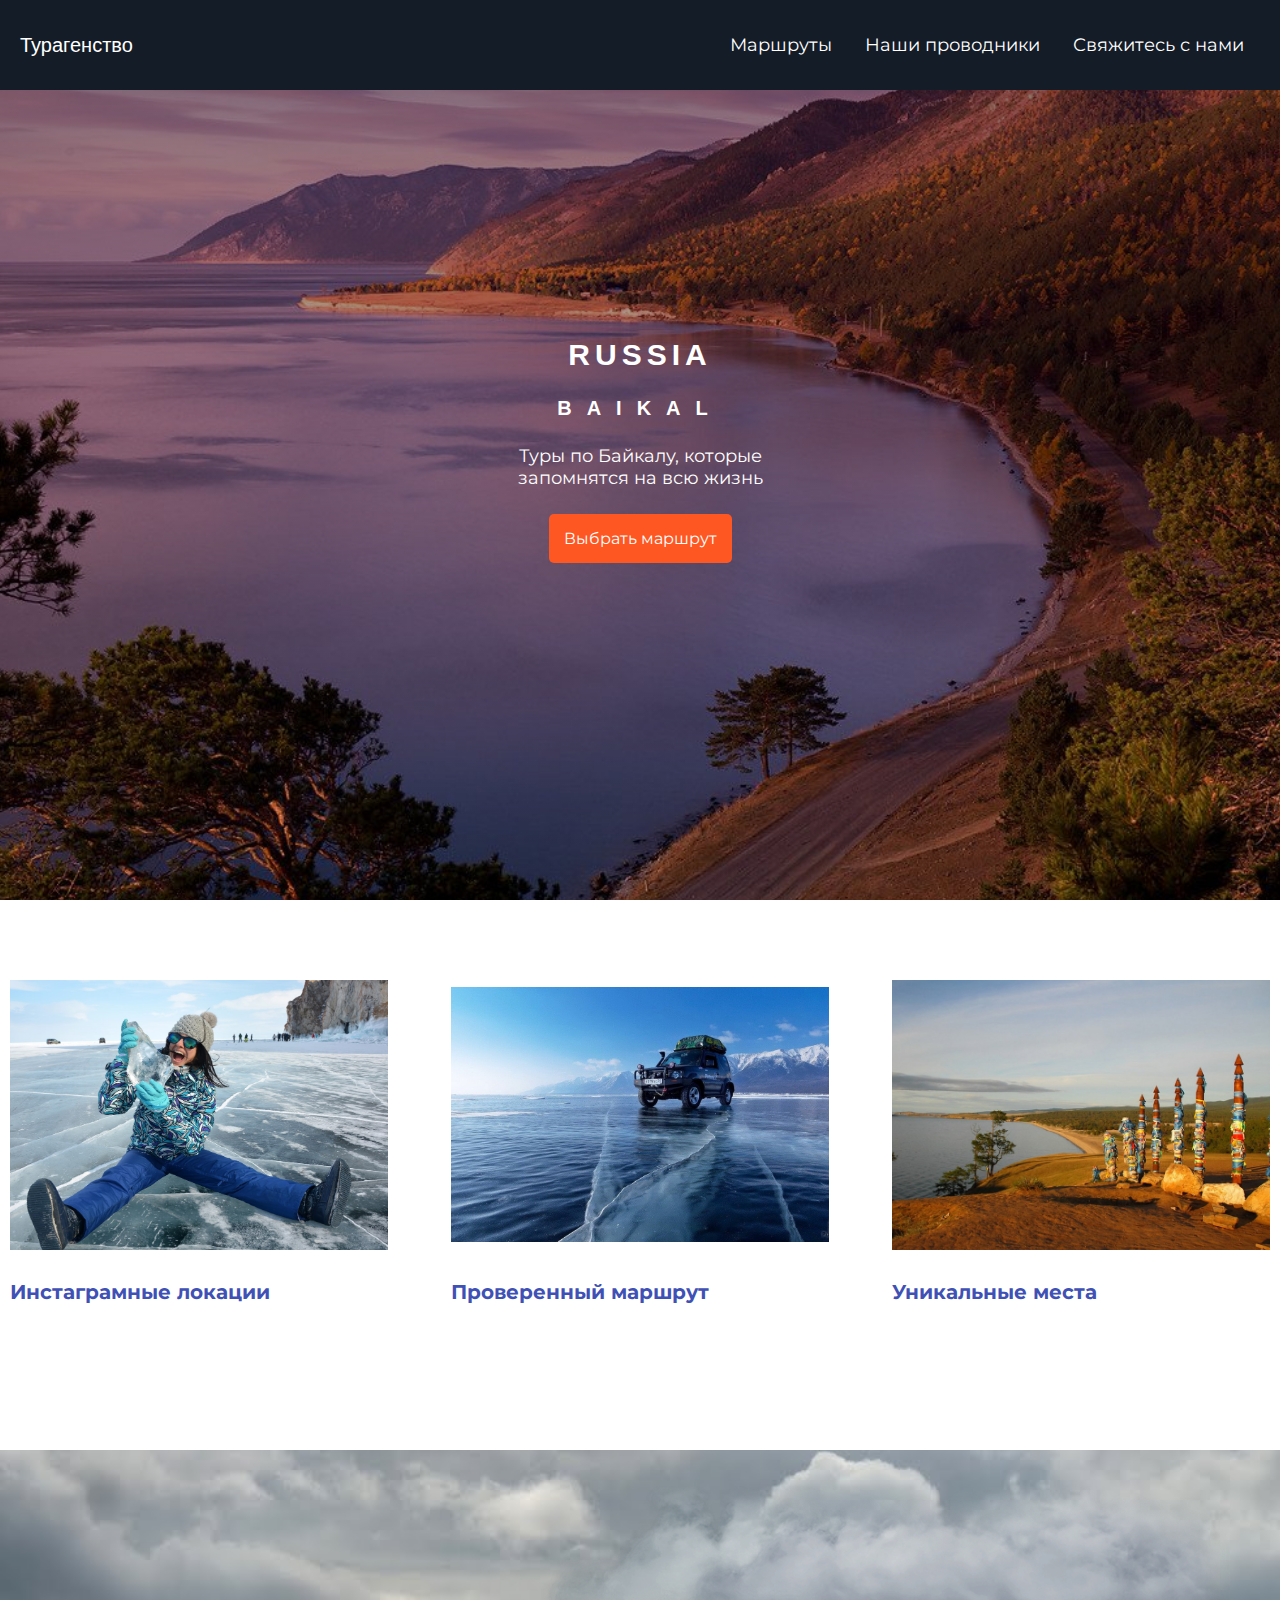
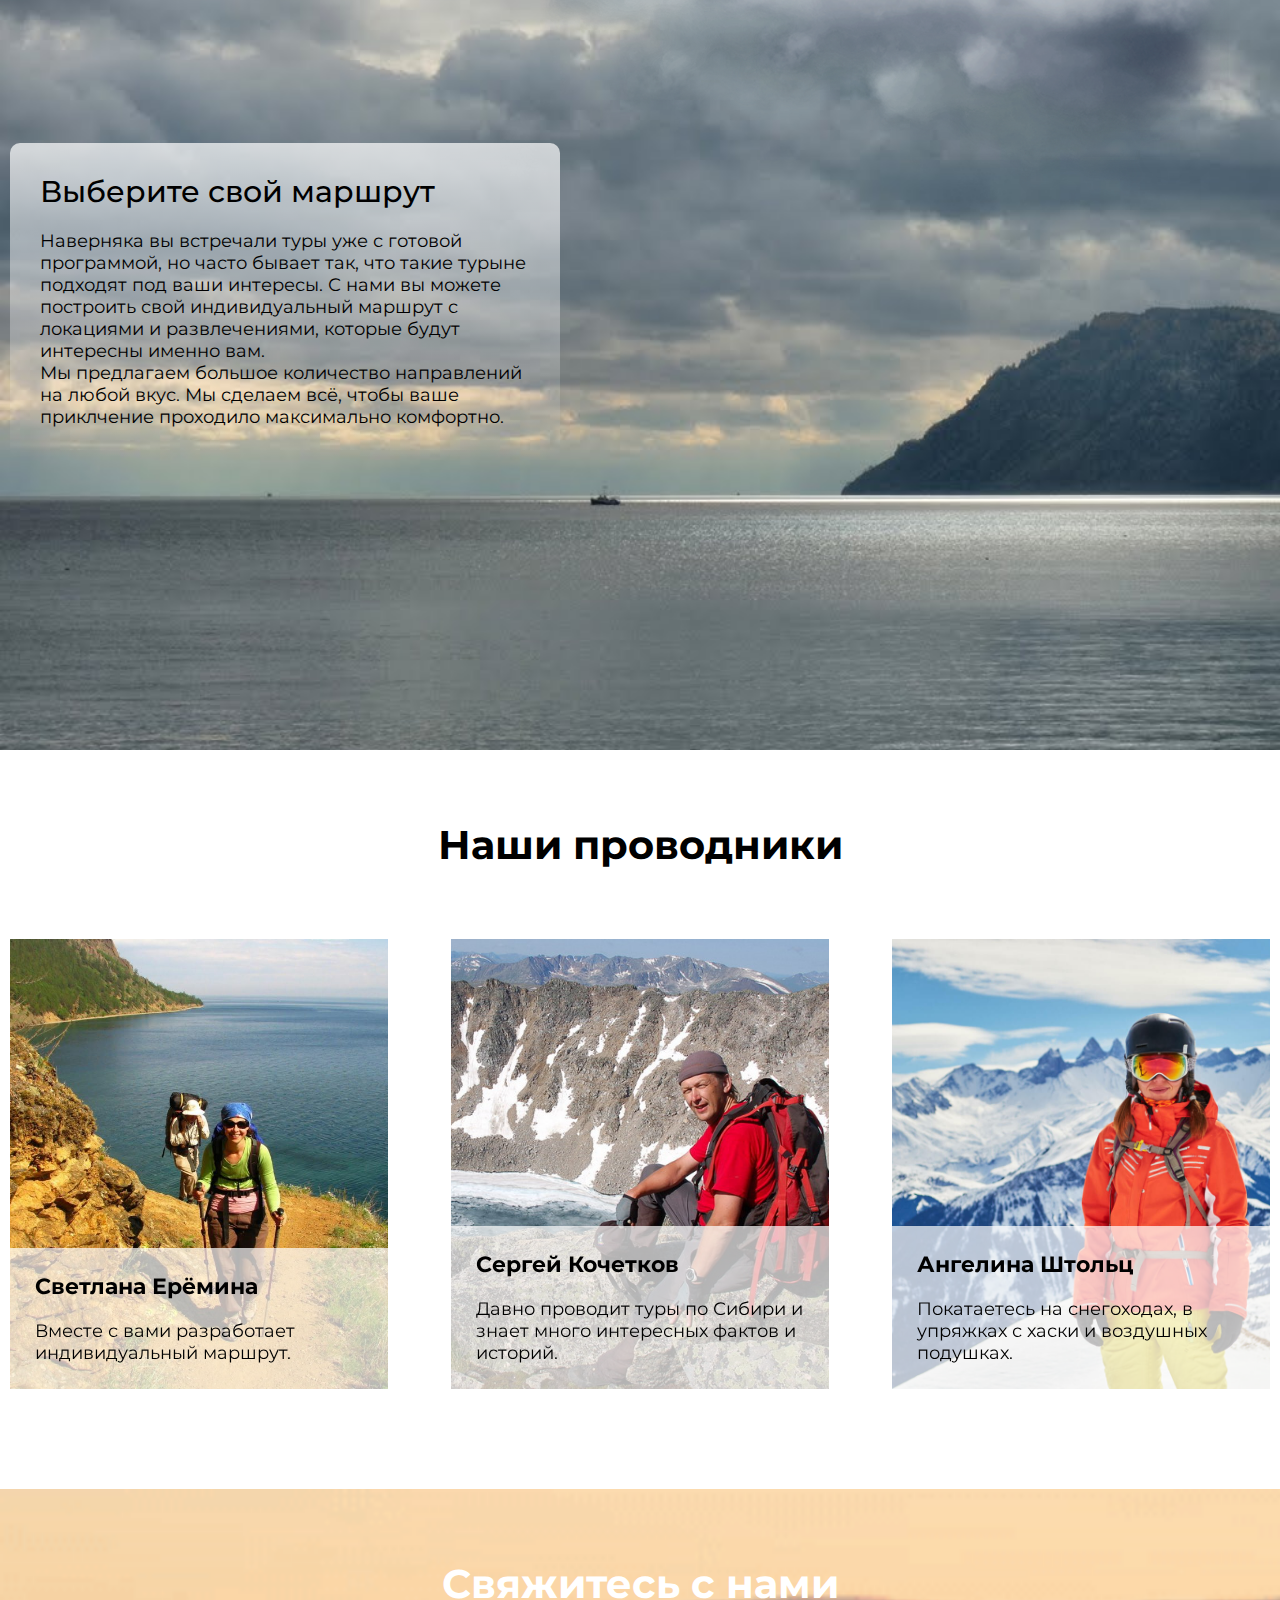
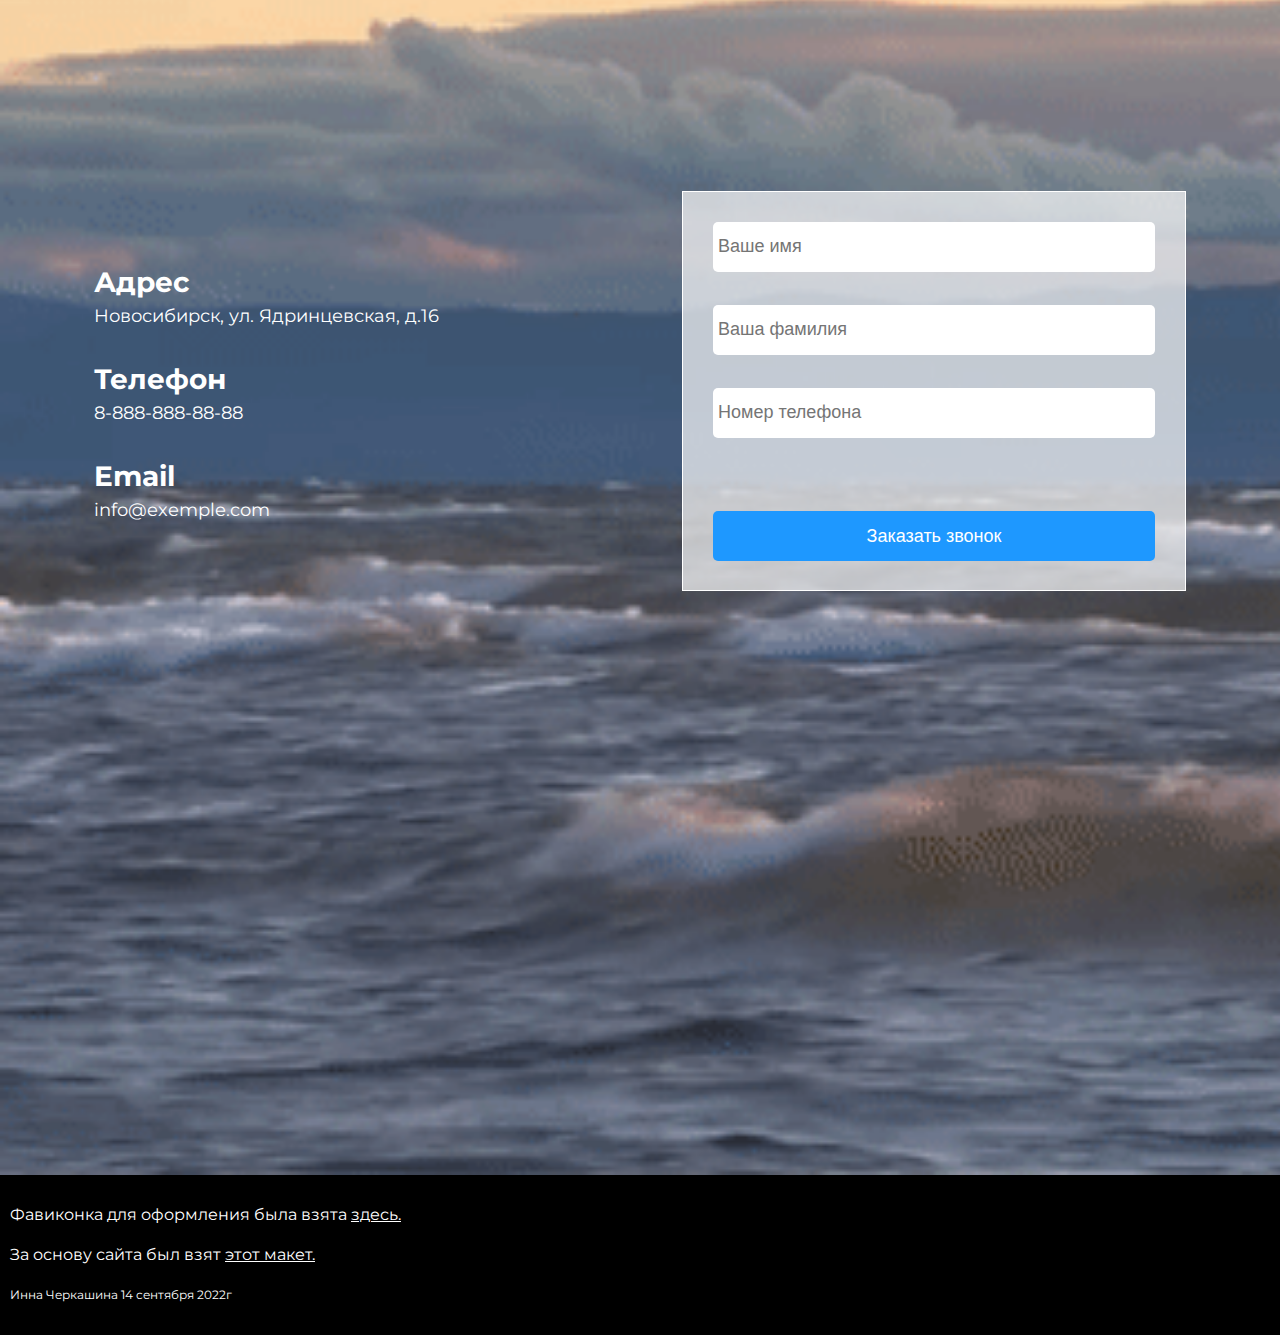
==== index.html @ 472aa714 "init: new project" ====
<!DOCTYPE html>
<html lang="en">

<head>
    <meta charset="UTF-8">
    <meta http-equiv="X-UA-Compatible" content="IE=edge">
    <meta name="viewport" content="width=device-width, initial-scale=1.0">
    <meta name="description" content="Trip to Baikal">
    <meta name="robots" content="index, follow">
    <link rel="preconnect" href="https://fonts.googleapis.com">
    <link rel="preconnect" href="https://fonts.gstatic.com" crossorigin>
    <link
        href="https://fonts.googleapis.com/css2?family=Roboto:wght@300;400;500;700;900&family=Syncopate:wght@400;700&display=swap"
        rel="stylesheet">
    <link
        href="https://fonts.googleapis.com/css2?family=Montserrat:wght@100;200;300;400;500;600;700;800;900&display=swap"
        rel="stylesheet">
    <link rel="shortcut icon" href="icons/airplane.png" type="image/x-icon">
    <link rel="stylesheet" href="./css/style.css">
    <title>Travel agency | Baikal</title>
</head>

<body>
    <header class="main-head">
        <nav>
            <div id="logo">
                <!-- <img class="logo-img" src="./img/plane.png" alt="plane"> -->
                <h4 class="logo-title">Турагенство </h4>
            </div>

            <ul class="main-head__list">
                <li>
                    <a href="#location">Маршруты</a>
                </li>
                <li>
                    <a href="#guides">Наши проводники</a>
                </li>
                <li>
                    <a href="#contacts">Свяжитесь с нами</a>
                </li>
            </ul>

            <div class="main-burger">
            </div>
        </nav>
        <ul class="main-burger__list disactive">
            <div class="burger-close">&#10006;</div>
            <li>
                <a href="#location">Маршруты</a>
            </li>
            <li>
                <a href="#guides">Наши проводники</a>
            </li>
            <li>
                <a href="#contacts">Свяжитесь с нами</a>
            </li>
        </ul>
    </header>

    <section class="hero">
        <h2>RUSSIA</h2>
        <h1>
            BAIKAL
        </h1>
        <p>Туры по Байкалу, которые <br /> запомнятся на всю жизнь</p>
        <a href="#location"> Выбрать маршрут</a>
    </section>

    <section id="location" class="special">
        <div class="center">
            <div class="special__boxes">
                <div class="special__box">
                    <div class="img-location img-instagramm">
                        <div class="text-location">
                            У вас получится удивить своих подписчиков фотографиями из путешествия
                        </div>
                    </div>
                    <h4 class="special__title">Инстаграмные локации</h4>

                </div>
                <div class="special__box">
                    <div class="img-location img-route">
                        <div class="text-location">
                            С нашей командой вы на 100% прочувствуете атмосферу Сибири, мы тестируем каждый маршрут и
                            выбираем
                            лучшие места.
                        </div>
                    </div>
                    <h4 class="special__title">Проверенный маршрут</h4>

                </div>
                <div class="special__box">
                    <div class="img-location img-place">
                        <div class="text-location">
                            На маршруте мы покажем вам места, которые не видели большинство туристов.
                        </div>
                    </div>
                    <h4 class="special__title">Уникальные места</h4>

                </div>
            </div>
        </div>
    </section>

    <section class="description">
        <img class="clowd clowd-1" src="./img/clowd-1.png" alt="">
        <img class="clowd clowd-2" src="./img/clowd-2.png" alt="">
        <div class="center">
            <div class="description__flexbox">
                <div class="description__box">
                    <h2>Выберите свой маршрут</h2>
                    <p>
                        Наверняка вы встречали туры уже с готовой программой,
                        но часто бывает так, что такие турыне подходят под ваши интересы.
                        С нами вы можете построить свой индивидуальный маршрут с локациями
                        и развлечениями, которые будут интересны именно вам.
                    </p>
                    <p>
                        Мы предлагаем большое количество направлений
                        на любой вкус. Мы сделаем всё, чтобы ваше приклчение проходило
                        максимально комфортно.
                    </p>
                </div>
            </div>
        </div>
    </section>

    <section id="guides" class="tour-guides">
        <div class="center">
            <div class="tour-guides__box">
                <div class="tour-guides__header">
                    <h1>Наши проводники</h1>
                </div>
                <div class="tour-guide-wrapper">
                    <div class="tour-guide__cards">
                        <div class="card-img-wrapper" data-tilt>
                            <div class="wrapper-info">
                                <h2 class="title-guide">
                                    Светлана Ерёмина
                                </h2>
                                <p class="text-guide">
                                    Вместе с вами разработает индивидуальный маршрут.
                                </p>
                            </div>

                        </div>
                        <div class="card-img-wrapper" data-tilt>
                            <div class="wrapper-info">
                                <h2 class="title-guide">
                                    Сергей Кочетков
                                </h2>
                                <p class="text-guide">
                                    Давно проводит туры по Сибири и знает много интересных фактов и историй.
                                </p>
                            </div>
                        </div>
                        <div class="card-img-wrapper" data-tilt>
                            <div class="wrapper-info">
                                <h2 class="title-guide">
                                    Ангелина Штольц
                                </h2>
                                <p class="text-guide">
                                    Покатаетесь на снегоходах, в упряжках с хаски и воздушных подушках.
                                </p>
                            </div>
                        </div>

                    </div>
                </div>
            </div>
        </div>
    </section>

    <section id="contacts" class="contacts">

        <div class="contacts__header">
            <h1>Свяжитесь с нами</h1>
        </div>
        <div class="center">
            <div class="contacts__wraper">
                <div class="contacts__description">
                    <div class="adress__box">
                        <h2 class="adress-title">
                            Адрес
                        </h2>
                        <p class="adress-text">
                            Новосибирск, ул. Ядринцевская, д.16
                        </p>
                    </div>
                    <div class="adress__box">
                        <h2 class="phone-title">
                            Телефон
                        </h2>
                        <p class="phone-text">
                            <a href="tel:+88888888888">8-888-888-88-88</a>
                        </p>
                    </div>
                    <div class="adress__box">
                        <h2 class="email-title">
                            Email
                        </h2>
                        <p class="email-text">
                            info@exemple.com
                        </p>
                    </div>
                </div>

                <div class="wrapper-form">
                    <form id="form" method="post" onsubmit="return Validate()" class="form__box">
                        <div class="wrapper-tooltip">
                            <input class="form-input name" type="text" name="name" placeholder="Ваше имя" required>
                            <div class="tooltip__box name-tooltip disactive">
                                Имя должно состоять из букв и содержать минимум 1 букву.
                            </div>
                        </div>

                        <div class="wrapper-tooltip">
                            <input class="form-input lastname" type="text" name="lastname" placeholder="Ваша фамилия"
                                required>
                            <div class="tooltip__box lastname-tooltip disactive">
                                Фамилия должна состоять из букв и содержать минимум 3 буквы.
                            </div>
                        </div>

                        <div class="wrapper-tooltip">
                            <input class="form-input phone" type="text" name="phone" placeholder="Номер телефона"
                                required>
                            <div class="tooltip__box phone-tooltip disactive">
                                Это поле должно состоять из цифр. Допускаются 'пробелы', '+', '-'.
                            </div>
                        </div>


                        <button class="form-input form-button" type="submit">Заказать звонок</button>
                    </form>
                </div>

            </div>
        </div>

        <div class="center">
            <div class="wrapper-map">
                <iframe
                    src="https://yandex.ru/map-widget/v1/?um=constructor%3Abe2f1355269a9b611724a8b2414895a9df31ada57c8396fabe58eb6e4ff8e6ab&amp;source=constructor"
                    width="100%" height="400" frameborder="0">
                </iframe>
            </div>
        </div>

    </section>

    <footer class="footer">
        <div class="center">
            <a class="footer-info" target="_blank" href="https://www.flaticon.com/free-icons/plane"
                title="plane icons">Фавиконка для
                оформления была взята <span>здесь.</span>
            </a>
            <a class="footer-info" target="_blank"
                href="https://www.behance.net/gallery/142273035/Landing-page-turisticheskoe-agentstvo">За основу сайта
                был взят <span>этот макет.</span>
            </a>
            <p class="footer-data">Инна Черкашина 14 сентября 2022г</p>
        </div>
    </footer>


    <script src="./js/script.js"></script>
    <script src="./js/burger.js"></script>

    <script src="https://code.jquery.com/jquery-3.5.1.js"
        integrity="sha256-QWo7LDvxbWT2tbbQ97B53yJnYU3WhH/C8ycbRAkjPDc=" crossorigin="anonymous"></script>
    <script src="./js/tilt.js"></script>
</body>

</html>
---- css/style.css ----
@import './header-nav.css';
@import './section-hero.css';
@import './special-box.css';
@import './description.css';
@import './tour-guides.css';
@import './contacts.css';
@import './footer.css';

* {
    margin: 0px;
    padding: 0px;
    box-sizing: border-box;

}

html {
    scroll-behavior: smooth;
}

html {
    font-size: 62.5%;
}




li, button, label, input, p {
    font-size: 2rem;
}

h2 {
    font-size: 4rem;
}

h4 {
    font-size: 2.2rem;
}


a {
    color: white;
    text-decoration: none;
}

.center {
    max-width: 1400px;
    margin: 0px auto;
}

@media (min-width: 360px) and (max-width: 649px) {

    h4 {
        font-size: 1.5rem;
    }

    h2 {
        font-size: 2rem;
    }

    p {
        font-size: 1rem;
    }

    li, button, label, input, p {
        font-size: 1rem;
    }

    .center {
        padding: 0px 10px;
    }
}

@media (min-width: 650px) and (max-width: 899px) {
    h4 {
        font-size: 1.5rem;
    }

    h2 {
        font-size: 2.5rem;
    }

    li, button, label, input, p {
        font-size: 1rem;
    }

    .center {
        padding: 0px 10px;
    }
}

@media (min-width: 900px) and (max-width: 1099px) {
    h4 {
        font-size: 1.8rem;
    }

    h2 {
        font-size: 3rem;
    }

    li, button, label, input, p {
        font-size: 1.5rem;
    }

    .center {
        padding: 0px 10px;
    }
}

@media (min-width: 1100px) and (max-width: 1300px) {
    h4 {
        font-size: 2rem;
    }

    h2 {
        font-size: 3rem;
    }

    li, button, label, input, p {
        font-size: 1.8rem;
    }

    .center {
        padding: 0px 10px;
    }
}
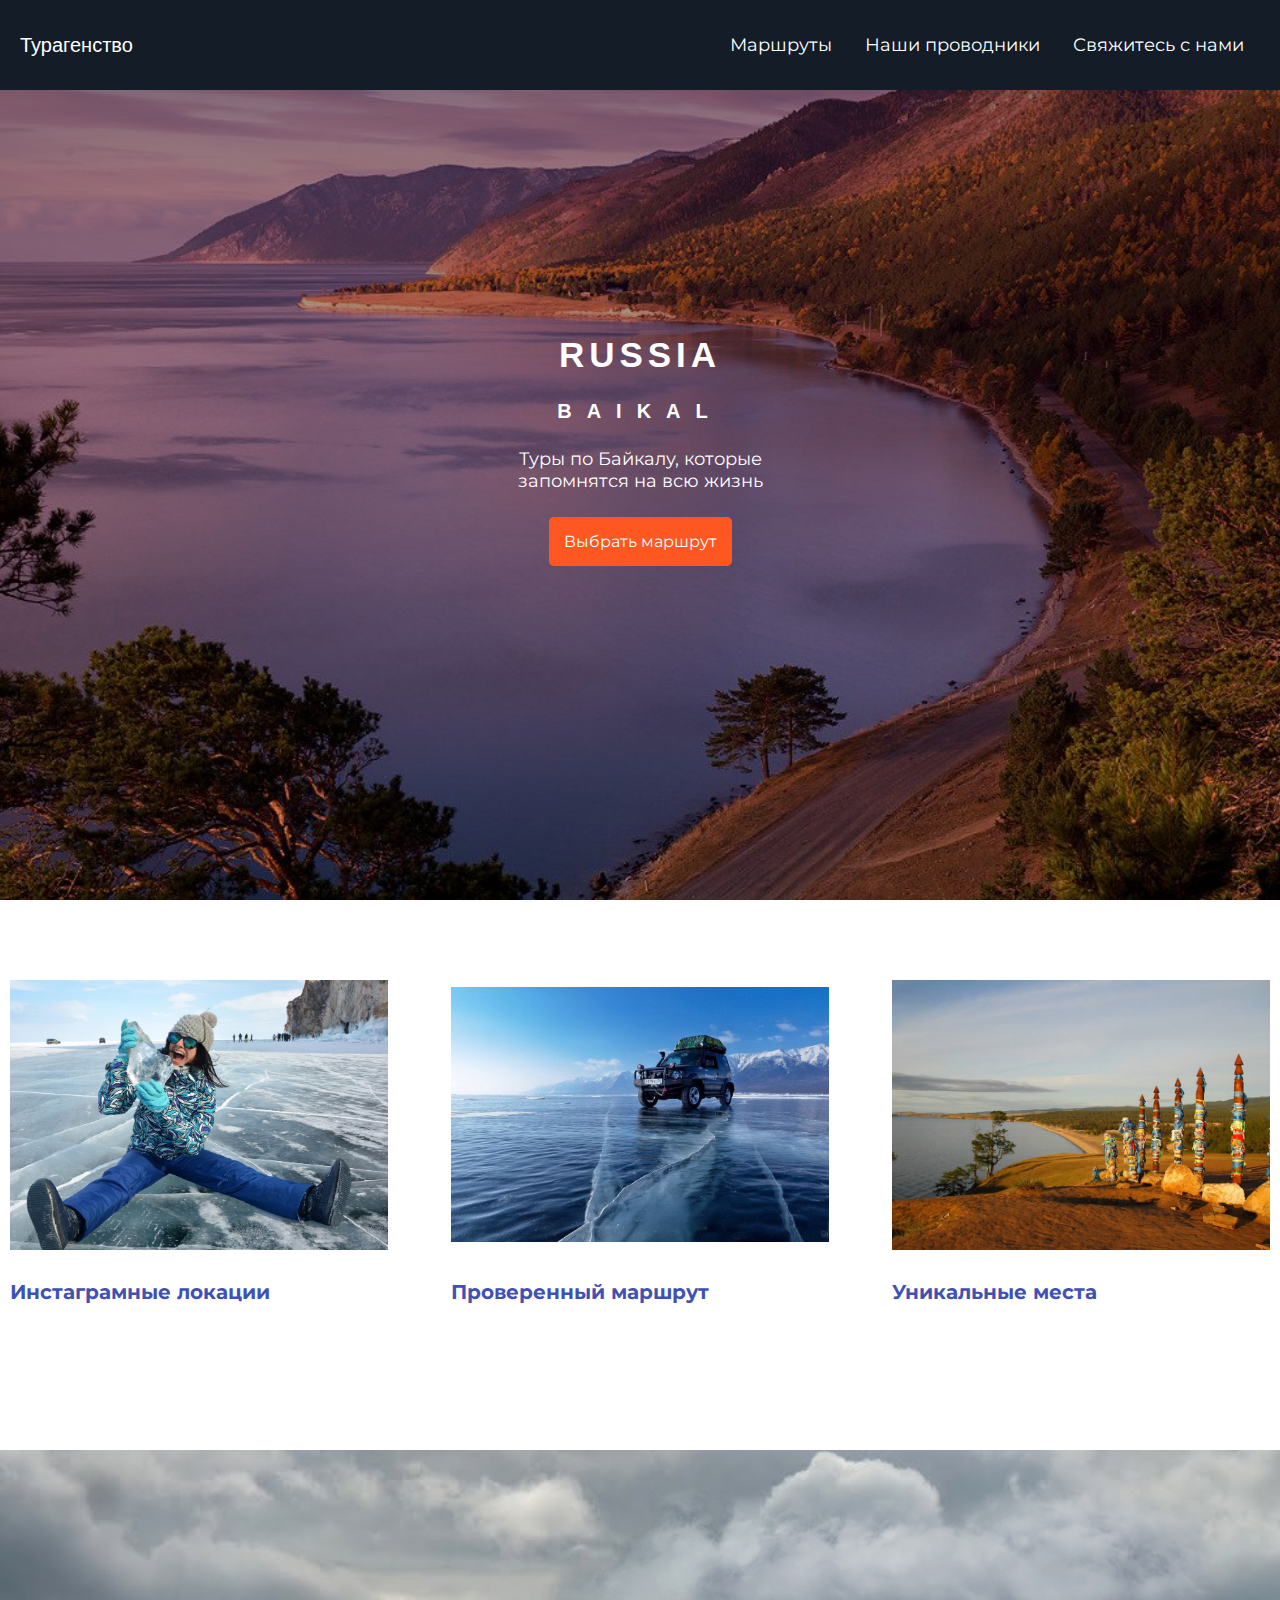
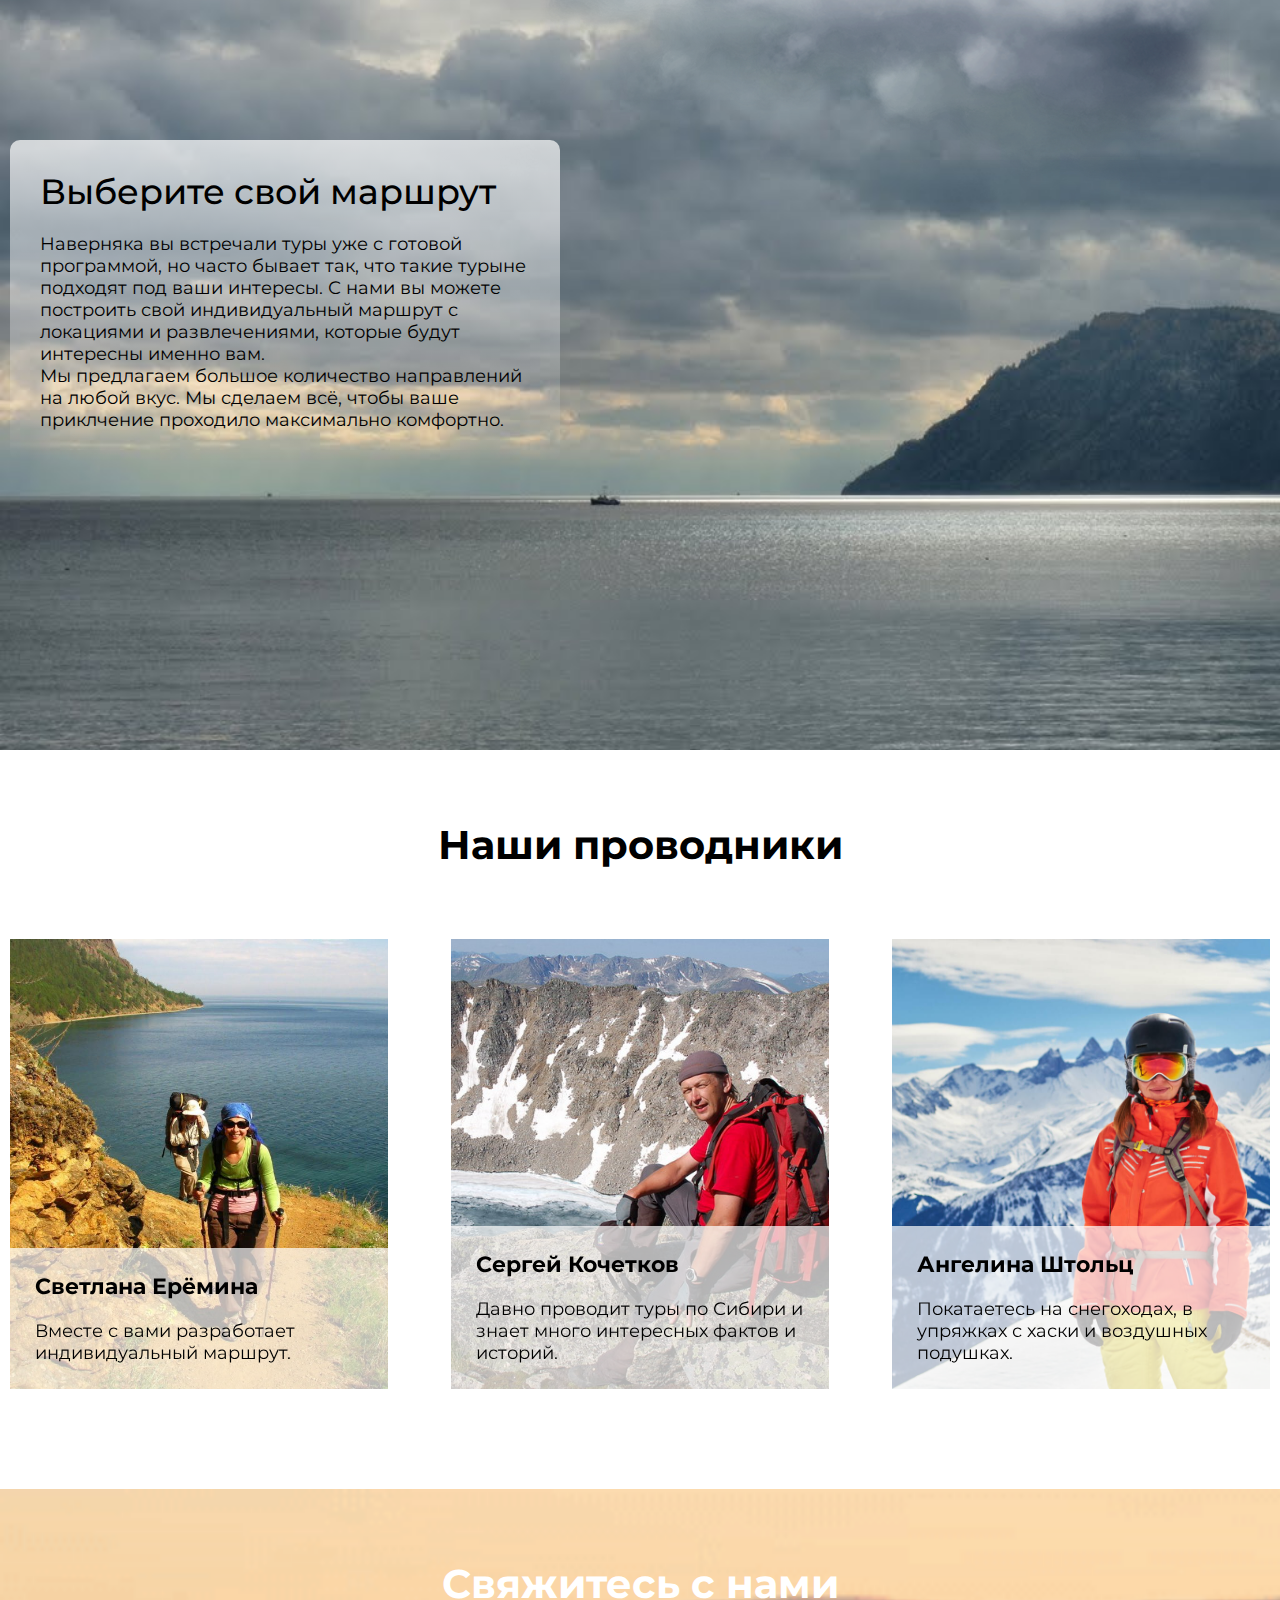
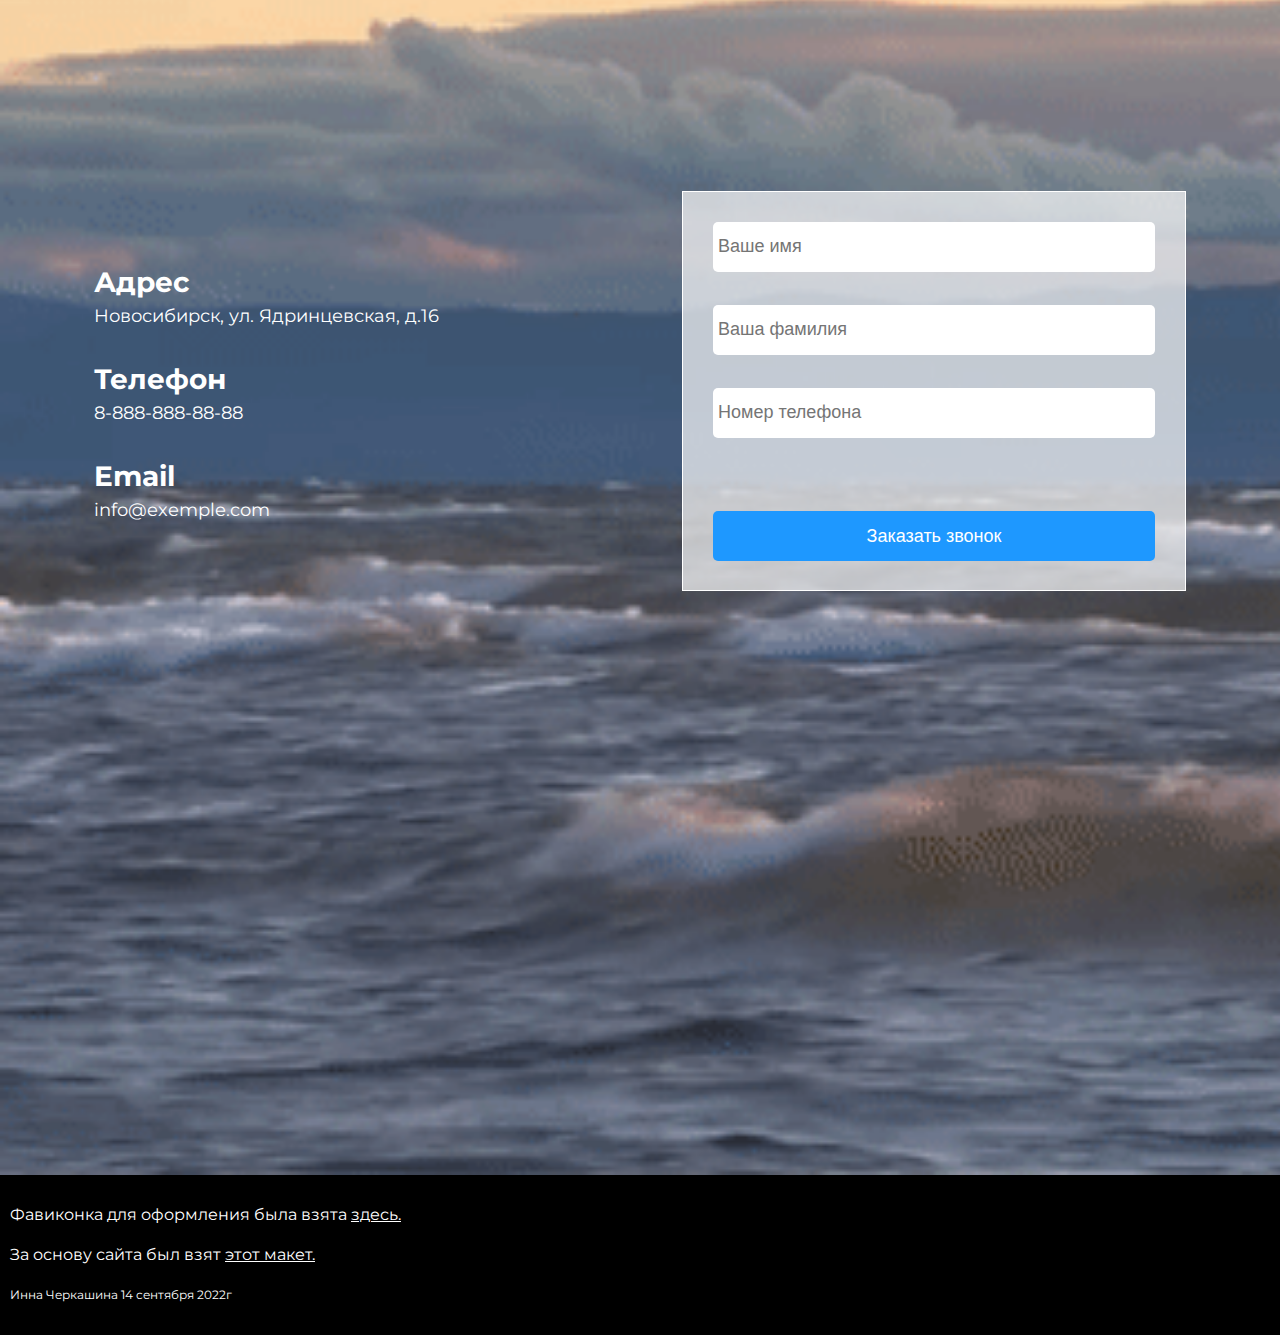
==== commit 83dfd4ab: "Update index.html" ====
--- a/index.html
+++ b/index.html
@@ -44,7 +44,7 @@
             </div>
         </nav>
         <ul class="main-burger__list disactive">
-            <div class="burger-close">&#10006;</div>
+            <li class="burger-close">&#10006;</li>
             <li>
                 <a href="#location">Маршруты</a>
             </li>
@@ -272,4 +272,4 @@
     <script src="./js/tilt.js"></script>
 </body>
 
-</html>+</html>
--- a/css/style.css
+++ b/css/style.css
@@ -25,15 +25,18 @@
 
 
 li, button, label, input, p {
-    font-size: 2rem;
+    /* font-size: 2rem; */
+    font-size: 20px;
 }
 
 h2 {
-    font-size: 4rem;
+    /* font-size: 4rem; */
+    font-size: 40px;
 }
 
 h4 {
-    font-size: 2.2rem;
+    /* font-size: 2.2rem; */
+    font-size: 22px;
 }
 
 
@@ -48,21 +51,16 @@
 }
 
 @media (min-width: 360px) and (max-width: 649px) {
-
     h4 {
-        font-size: 1.5rem;
+        font-size: 20px;
     }
 
     h2 {
-        font-size: 2rem;
-    }
-
-    p {
-        font-size: 1rem;
+        font-size: 35px;
     }
 
     li, button, label, input, p {
-        font-size: 1rem;
+        font-size: 14px;
     }
 
     .center {
@@ -72,15 +70,15 @@
 
 @media (min-width: 650px) and (max-width: 899px) {
     h4 {
-        font-size: 1.5rem;
+        font-size: 20px;
     }
 
     h2 {
-        font-size: 2.5rem;
+        font-size: 35px;
     }
 
     li, button, label, input, p {
-        font-size: 1rem;
+        font-size: 11px;
     }
 
     .center {
@@ -90,15 +88,15 @@
 
 @media (min-width: 900px) and (max-width: 1099px) {
     h4 {
-        font-size: 1.8rem;
+        font-size: 20px;
     }
 
     h2 {
-        font-size: 3rem;
+        font-size: 35px;
     }
 
     li, button, label, input, p {
-        font-size: 1.5rem;
+        font-size: 16px;
     }
 
     .center {
@@ -108,15 +106,15 @@
 
 @media (min-width: 1100px) and (max-width: 1300px) {
     h4 {
-        font-size: 2rem;
+        font-size: 20px;
     }
 
     h2 {
-        font-size: 3rem;
+        font-size: 35px;
     }
 
     li, button, label, input, p {
-        font-size: 1.8rem;
+        font-size: 18px;
     }
 
     .center {
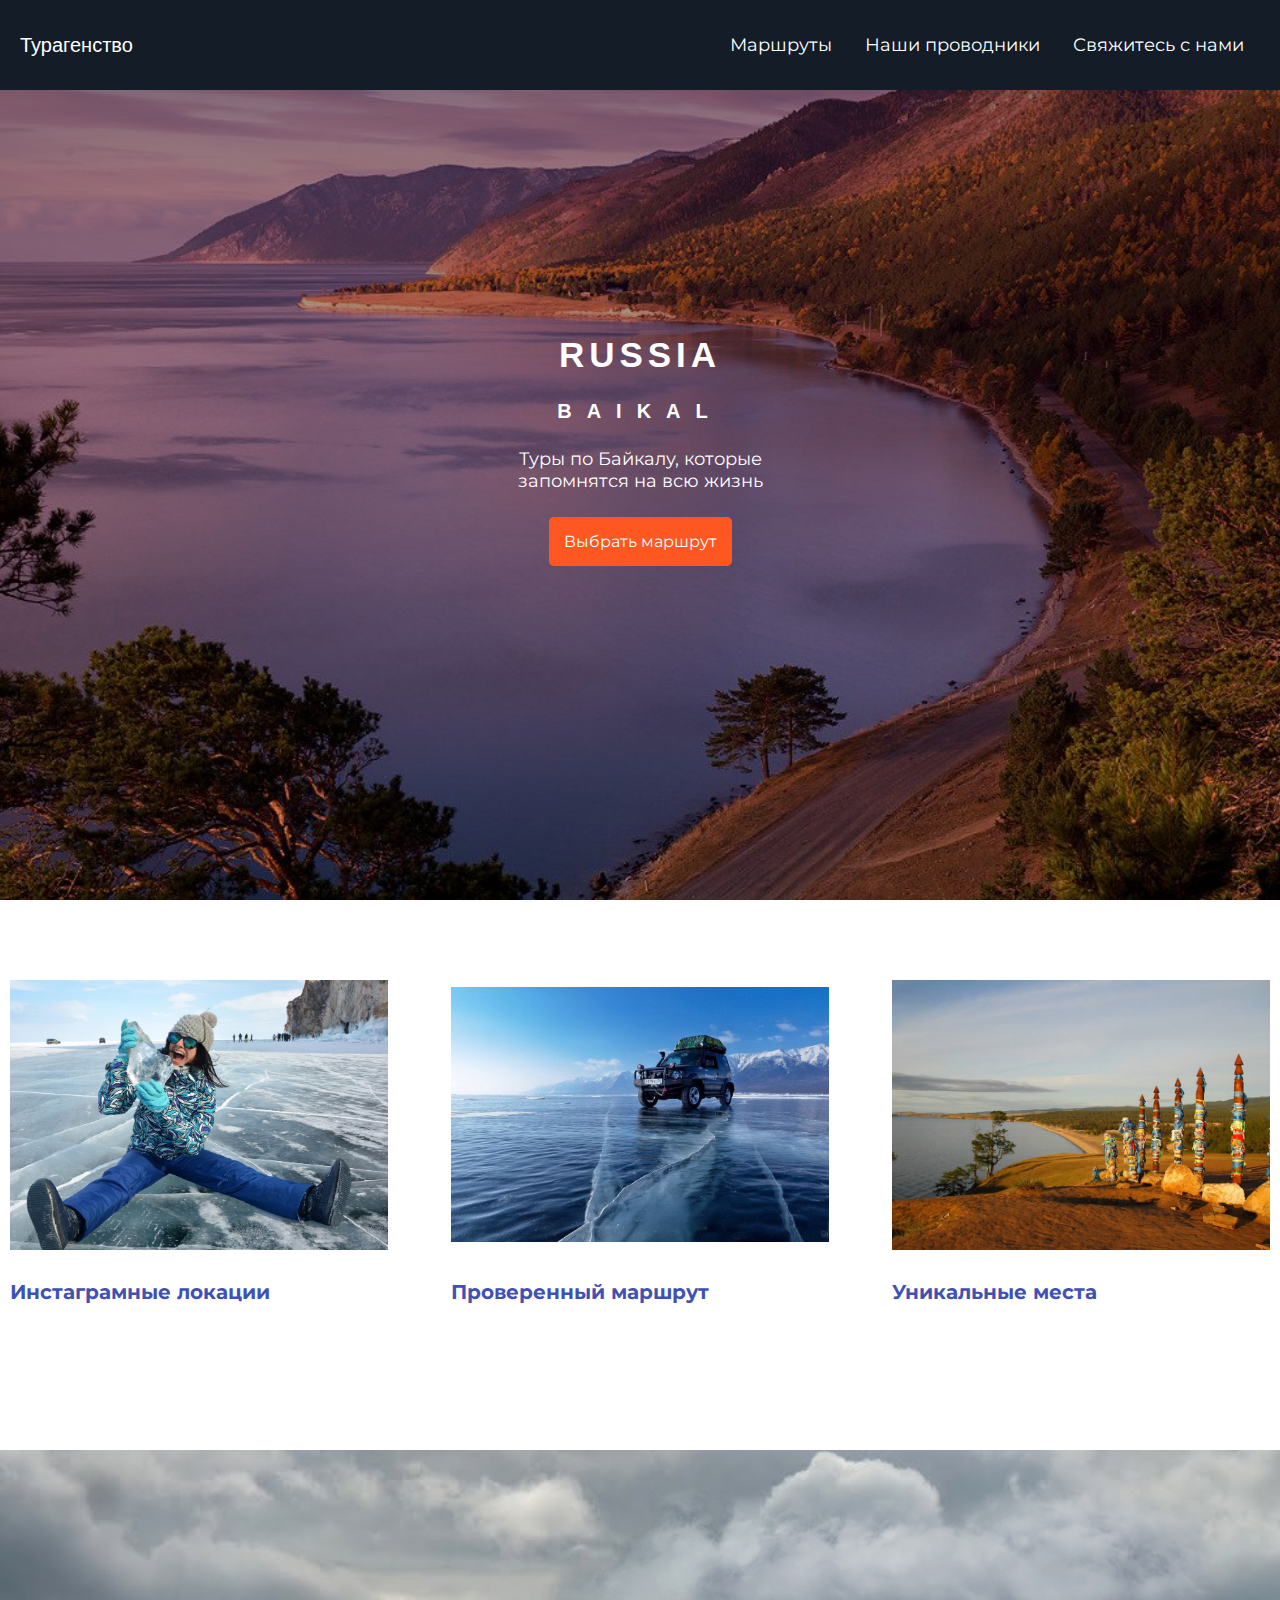
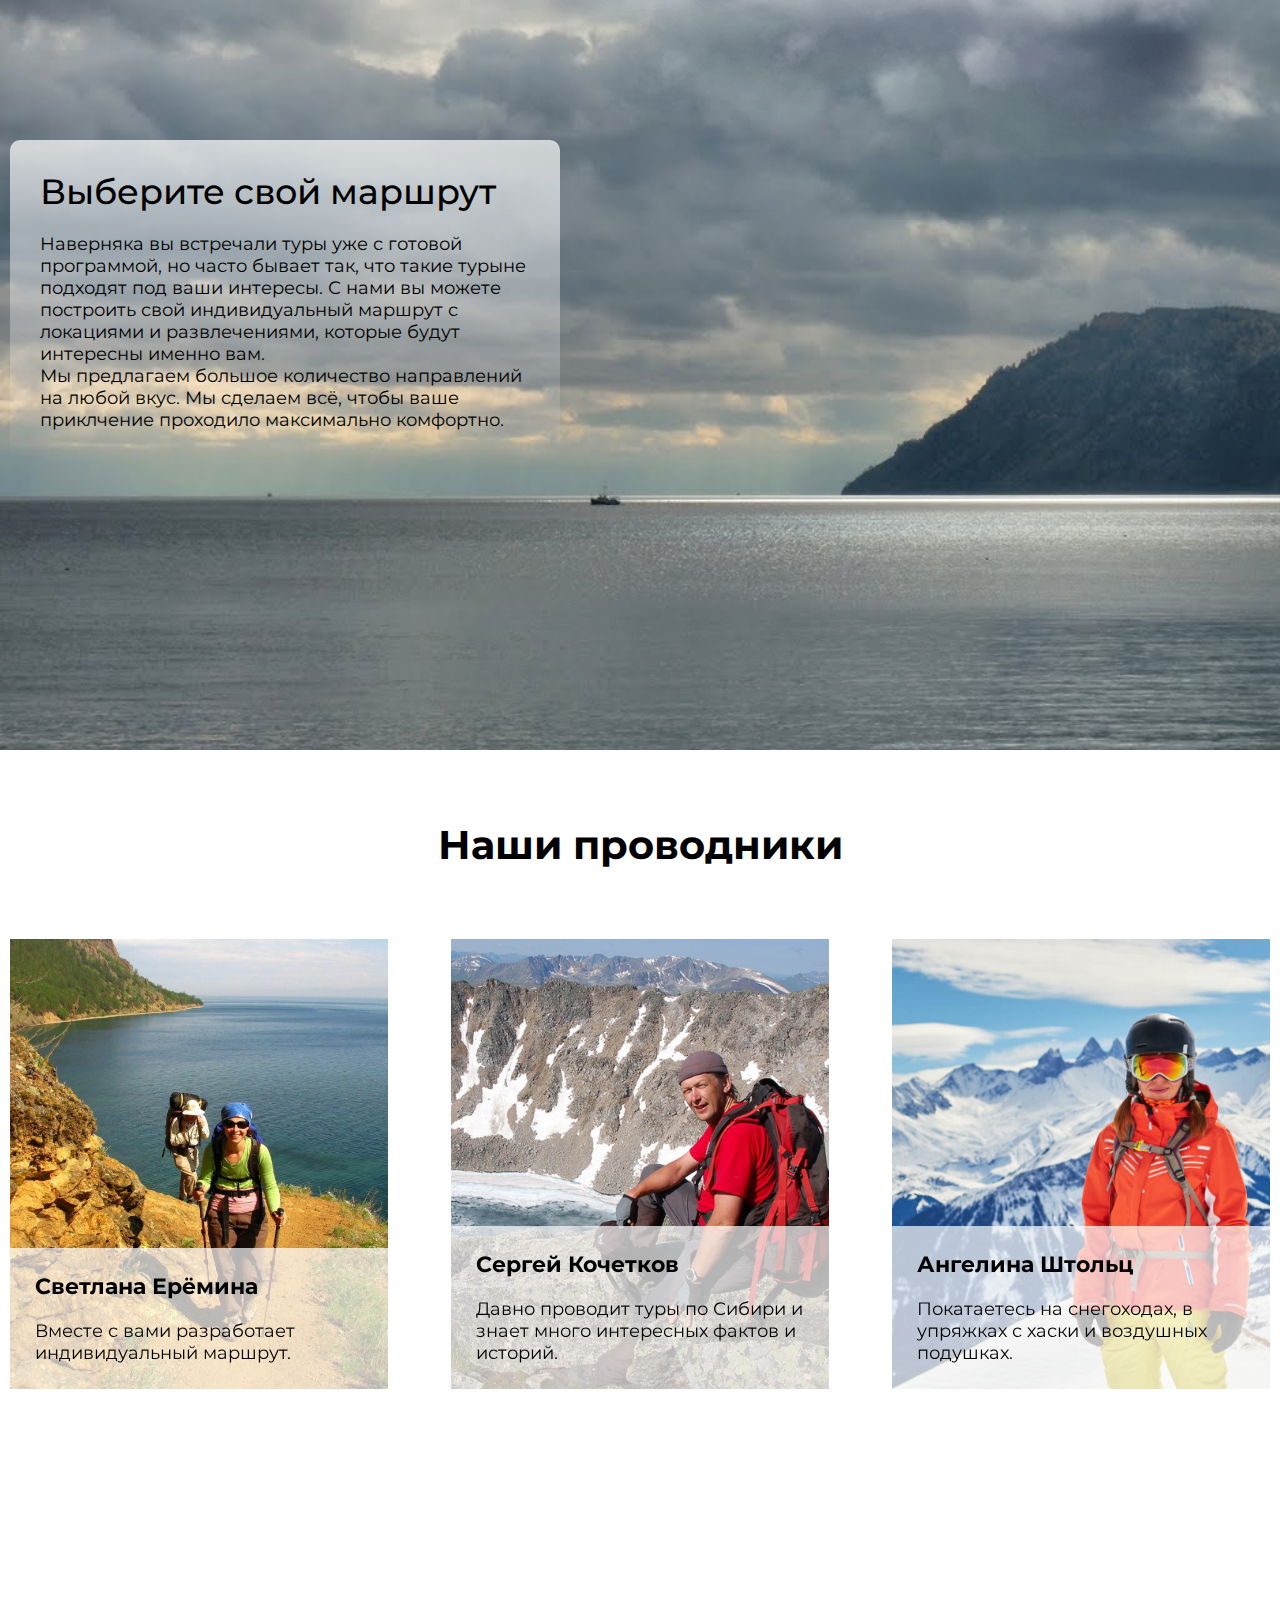
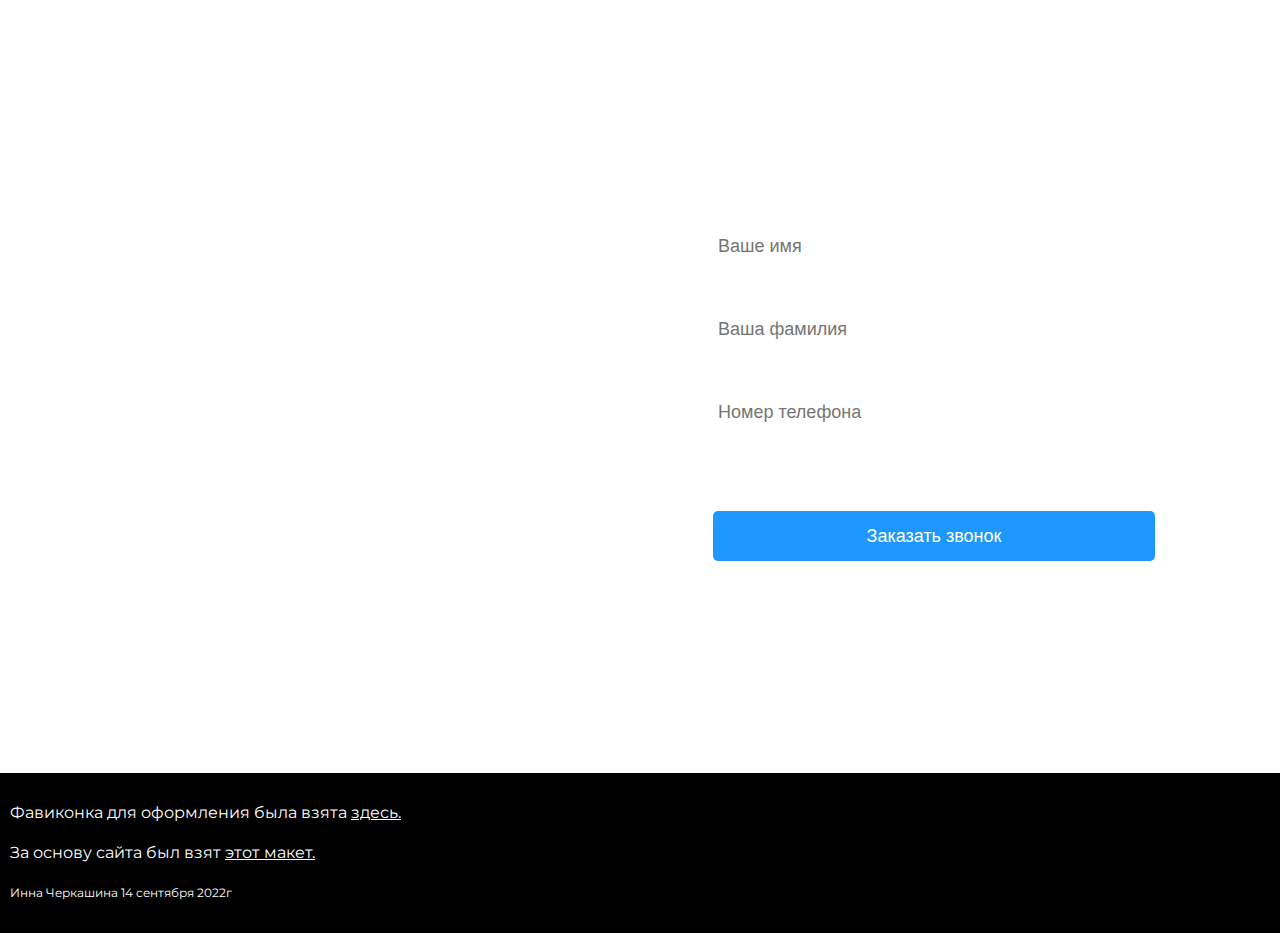
==== commit f01c531a: "Add files via upload" ====
--- a/index.html
+++ b/index.html
@@ -24,7 +24,6 @@
     <header class="main-head">
         <nav>
             <div id="logo">
-                <!-- <img class="logo-img" src="./img/plane.png" alt="plane"> -->
                 <h4 class="logo-title">Турагенство </h4>
             </div>
 
@@ -238,14 +237,7 @@
             </div>
         </div>
 
-        <div class="center">
-            <div class="wrapper-map">
-                <iframe
-                    src="https://yandex.ru/map-widget/v1/?um=constructor%3Abe2f1355269a9b611724a8b2414895a9df31ada57c8396fabe58eb6e4ff8e6ab&amp;source=constructor"
-                    width="100%" height="400" frameborder="0">
-                </iframe>
-            </div>
-        </div>
+
 
     </section>
 
@@ -272,4 +264,4 @@
     <script src="./js/tilt.js"></script>
 </body>
 
-</html>
+</html>